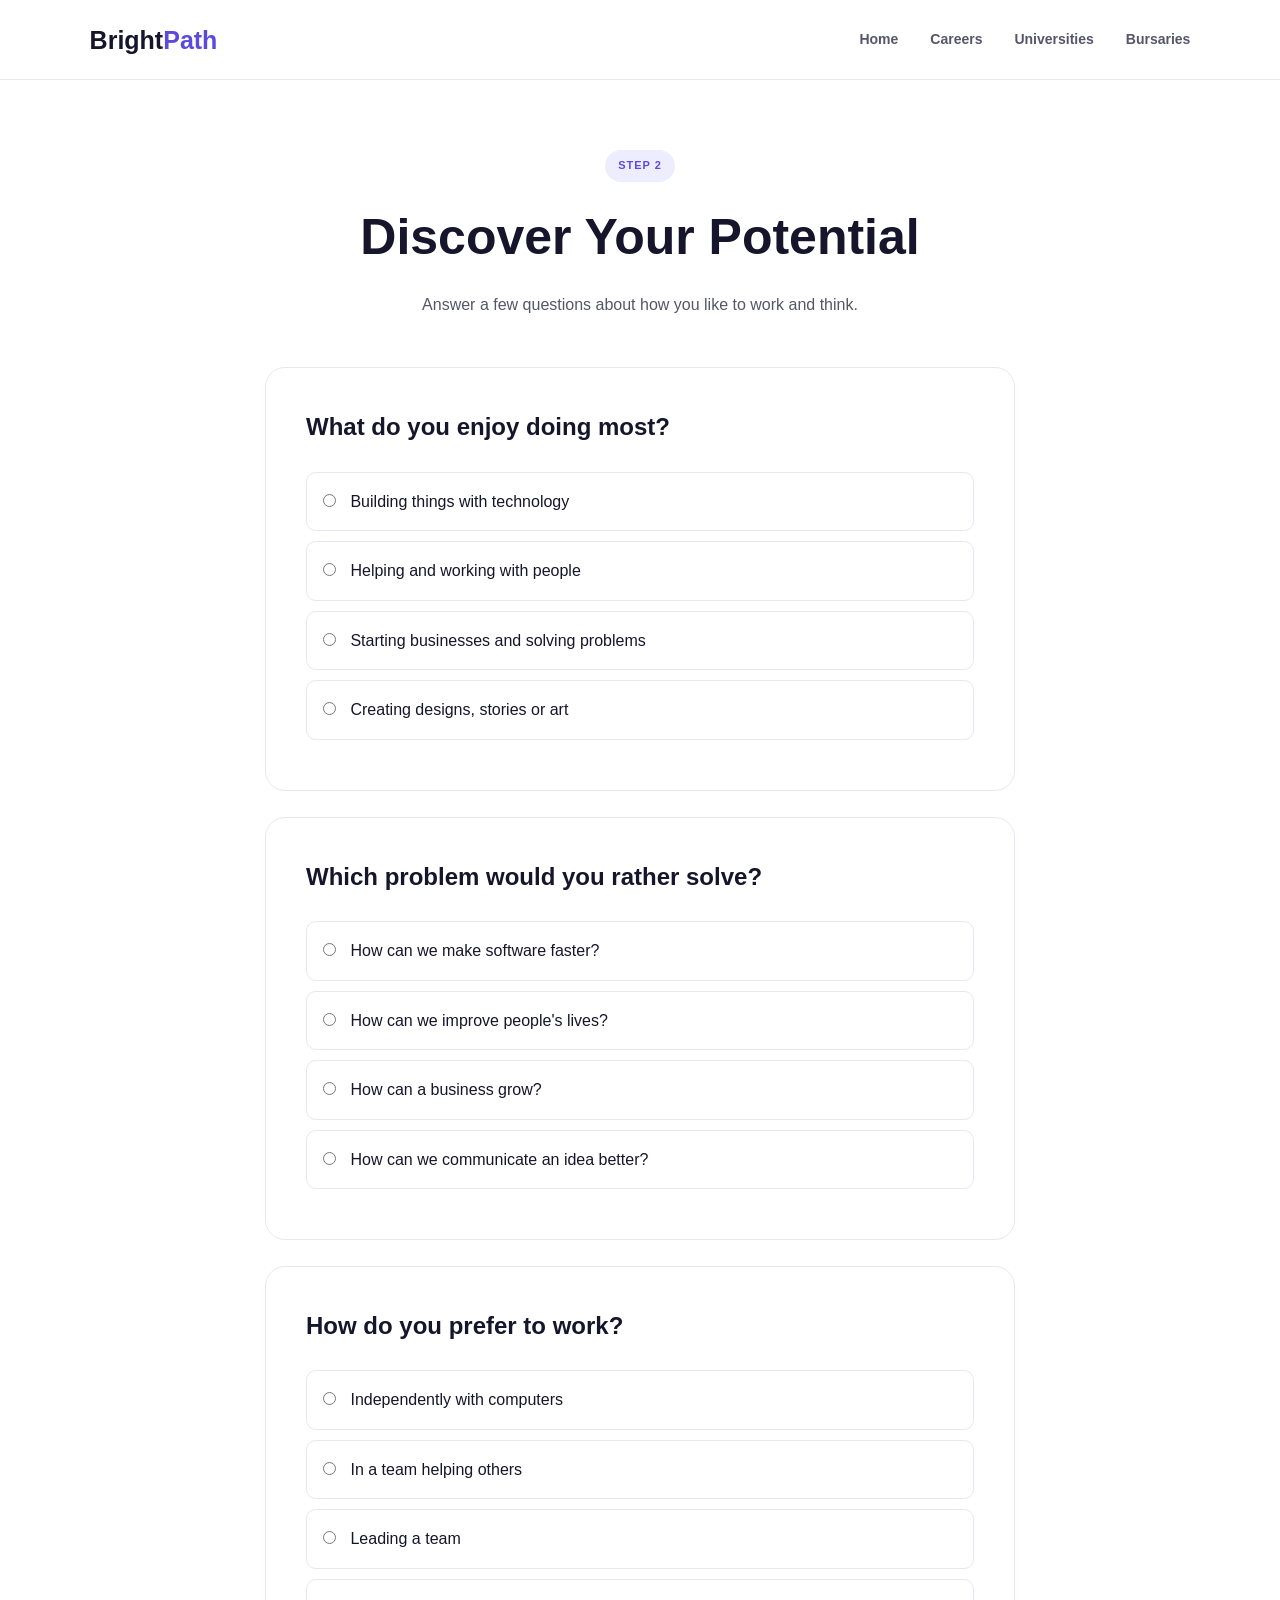
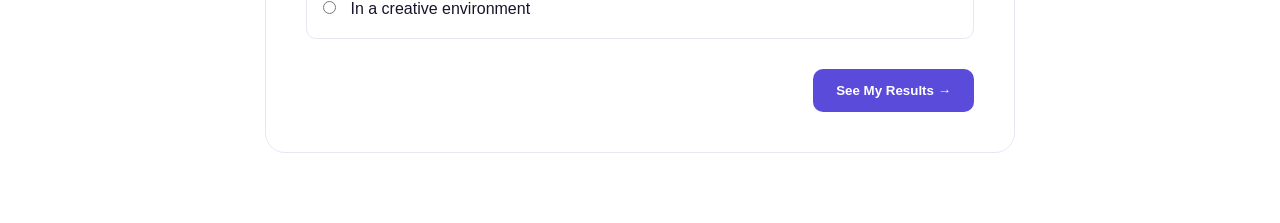
==== potential.html @ 34025f86 "first commit" ====
<!DOCTYPE html>
<html lang="en">

<head>

    <meta charset="UTF-8">
    <meta name="viewport" content="width=device-width, initial-scale=1.0">

    <title>Your Potential | BrightPath</title>

    <link rel="stylesheet" href="css/style.css">

</head>

<body>

<nav>

    <div class="logo">
        Bright<span>Path</span>
    </div>

    <div class="nav-links">

        <a href="index.html">Home</a>
        <a href="careers.html">Careers</a>
        <a href="universities.html">Universities</a>
        <a href="bursaries.html">Bursaries</a>

    </div>

</nav>


<main class="page-container">

    <div class="page-header">

        <div class="badge">
            STEP 2
        </div>

        <h1>Discover Your Potential</h1>

        <p>
            Answer a few questions about how you like to work and think.
        </p>

    </div>


    <form id="assessmentForm">

        <div class="question-card">

            <h2>
                What do you enjoy doing most?
            </h2>

            <label class="option">
                <input
                    type="radio"
                    name="q1"
                    value="technology"
                    required
                >
                Building things with technology
            </label>

            <label class="option">
                <input
                    type="radio"
                    name="q1"
                    value="people"
                >
                Helping and working with people
            </label>

            <label class="option">
                <input
                    type="radio"
                    name="q1"
                    value="business"
                >
                Starting businesses and solving problems
            </label>

            <label class="option">
                <input
                    type="radio"
                    name="q1"
                    value="creative"
                >
                Creating designs, stories or art
            </label>

        </div>


        <br>


        <div class="question-card">

            <h2>
                Which problem would you rather solve?
            </h2>

            <label class="option">
                <input
                    type="radio"
                    name="q2"
                    value="technology"
                    required
                >
                How can we make software faster?
            </label>

            <label class="option">
                <input
                    type="radio"
                    name="q2"
                    value="people"
                >
                How can we improve people's lives?
            </label>

            <label class="option">
                <input
                    type="radio"
                    name="q2"
                    value="business"
                >
                How can a business grow?
            </label>

            <label class="option">
                <input
                    type="radio"
                    name="q2"
                    value="creative"
                >
                How can we communicate an idea better?
            </label>

        </div>


        <br>


        <div class="question-card">

            <h2>
                How do you prefer to work?
            </h2>

            <label class="option">
                <input
                    type="radio"
                    name="q3"
                    value="technology"
                    required
                >
                Independently with computers
            </label>

            <label class="option">
                <input
                    type="radio"
                    name="q3"
                    value="people"
                >
                In a team helping others
            </label>

            <label class="option">
                <input
                    type="radio"
                    name="q3"
                    value="business"
                >
                Leading a team
            </label>

            <label class="option">
                <input
                    type="radio"
                    name="q3"
                    value="creative"
                >
                In a creative environment
            </label>


            <div class="form-actions">

                <button
                    type="submit"
                    class="primary-button"
                    style="border:none; cursor:pointer;"
                >
                    See My Results →
                </button>

            </div>

        </div>

    </form>

</main>


<script src="js/potential.js"></script>

</body>
</html>
---- css/style.css ----
* {
    margin: 0;
    padding: 0;
    box-sizing: border-box;
}

:root {
    --primary: #5b4bdb;
    --primary-dark: #4537b8;
    --secondary: #7c6ff0;
    --dark: #17152b;
    --text: #56556a;
    --light: #f7f6ff;
    --white: #ffffff;
    --border: #e8e6f4;
    --green: #27ae60;
}

html {
    scroll-behavior: smooth;
}

body {
    font-family: Arial, Helvetica, sans-serif;
    background: var(--white);
    color: var(--dark);
    line-height: 1.6;
}

a {
    text-decoration: none;
    color: inherit;
}


/* =========================
   NAVIGATION
========================= */

nav {
    height: 80px;
    padding: 0 7%;
    display: flex;
    align-items: center;
    justify-content: space-between;
    border-bottom: 1px solid var(--border);
    background: rgba(255, 255, 255, 0.95);
    position: sticky;
    top: 0;
    z-index: 100;
}

.logo {
    font-size: 25px;
    font-weight: 800;
    color: var(--dark);
}

.logo span {
    color: var(--primary);
}

.nav-links {
    display: flex;
    gap: 32px;
}

.nav-links a {
    color: var(--text);
    font-size: 14px;
    font-weight: 600;
}

.nav-links a:hover {
    color: var(--primary);
}

.nav-button {
    background: var(--primary);
    color: white;
    padding: 12px 22px;
    border-radius: 10px;
    font-weight: 700;
    font-size: 14px;
}

.nav-button:hover {
    background: var(--primary-dark);
}


/* =========================
   BUTTONS
========================= */

.primary-button,
.secondary-button {
    display: inline-block;
    padding: 14px 23px;
    border-radius: 10px;
    font-weight: 700;
    transition: 0.2s;
}

.primary-button {
    background: var(--primary);
    color: white;
}

.primary-button:hover {
    background: var(--primary-dark);
    transform: translateY(-2px);
}

.secondary-button {
    border: 1px solid var(--border);
    color: var(--dark);
    background: white;
}

.secondary-button:hover {
    border-color: var(--primary);
    color: var(--primary);
}


/* =========================
   BADGE
========================= */

.badge {
    display: inline-block;
    background: #eeecff;
    color: var(--primary);
    padding: 7px 13px;
    border-radius: 30px;
    font-size: 11px;
    font-weight: 800;
    letter-spacing: 1px;
}


/* =========================
   HERO
========================= */

.hero {
    min-height: 650px;
    padding: 80px 8%;
    display: grid;
    grid-template-columns: 1.1fr 0.9fr;
    align-items: center;
    gap: 70px;
    background:
        radial-gradient(circle at 85% 30%, #e8e5ff 0, transparent 35%),
        linear-gradient(180deg, #ffffff, #faf9ff);
}

.hero-content h1 {
    font-size: clamp(48px, 6vw, 78px);
    line-height: 1.02;
    letter-spacing: -3px;
    margin: 25px 0;
    max-width: 750px;
}

.hero-content h1 span,
.section-heading h2 span,
.cta h2 span {
    color: var(--primary);
}

.hero-content > p {
    max-width: 620px;
    font-size: 18px;
    color: var(--text);
    margin-bottom: 30px;
}

.hero-buttons {
    display: flex;
    gap: 14px;
    flex-wrap: wrap;
}

.hero-stats {
    display: flex;
    gap: 45px;
    margin-top: 55px;
}

.hero-stats div {
    display: flex;
    flex-direction: column;
}

.hero-stats strong {
    font-size: 18px;
}

.hero-stats span {
    font-size: 13px;
    color: var(--text);
}


/* =========================
   HERO CARD
========================= */

.hero-card {
    position: relative;
    min-height: 470px;
    display: flex;
    justify-content: center;
    align-items: center;
}

.profile-preview {
    width: 360px;
    background: white;
    border: 1px solid var(--border);
    border-radius: 24px;
    padding: 35px;
    box-shadow: 0 25px 70px rgba(52, 43, 125, 0.12);
}

.avatar {
    width: 60px;
    height: 60px;
    border-radius: 50%;
    background: #e7e4ff;
    color: var(--primary);
    display: flex;
    align-items: center;
    justify-content: center;
    font-size: 25px;
    font-weight: 800;
    margin-bottom: 20px;
}

.profile-preview h3 {
    margin-bottom: 5px;
}

.profile-preview p {
    color: var(--text);
    font-size: 13px;
    margin-bottom: 25px;
}

.progress-row {
    display: flex;
    justify-content: space-between;
    font-size: 12px;
    margin-top: 17px;
}

.progress {
    height: 7px;
    background: #eeeeF5;
    border-radius: 10px;
    overflow: hidden;
}

.progress div {
    height: 100%;
    background: var(--primary);
    border-radius: 10px;
}

.match {
    background: #ecfaf2;
    color: var(--green);
    padding: 11px;
    border-radius: 9px;
    margin-top: 25px;
    font-size: 13px;
    font-weight: 700;
}

.floating-card {
    position: absolute;
    display: flex;
    gap: 12px;
    align-items: center;
    background: white;
    border: 1px solid var(--border);
    padding: 15px 18px;
    border-radius: 13px;
    box-shadow: 0 15px 40px rgba(52, 43, 125, 0.1);
    z-index: 2;
}

.floating-card span {
    font-size: 24px;
}

.floating-card small {
    display: block;
    color: var(--text);
    font-size: 11px;
}

.top-card {
    top: 20px;
    right: 0;
}

.bottom-card {
    bottom: 30px;
    left: 0;
}


/* =========================
   SECTIONS
========================= */

.problem,
.how-section {
    padding: 100px 8%;
}

.problem {
    background: var(--light);
}

.section-heading {
    max-width: 700px;
    margin-bottom: 50px;
}

.section-heading.center {
    text-align: center;
    margin-left: auto;
    margin-right: auto;
}

.section-heading h2 {
    font-size: clamp(35px, 4vw, 52px);
    line-height: 1.1;
    margin: 18px 0;
    letter-spacing: -1px;
}

.section-heading p {
    color: var(--text);
    font-size: 17px;
}

.problem-grid {
    display: grid;
    grid-template-columns: repeat(3, 1fr);
    gap: 25px;
}

.problem-card {
    background: white;
    border: 1px solid var(--border);
    padding: 32px;
    border-radius: 18px;
}

.problem-card .icon {
    font-size: 35px;
    margin-bottom: 20px;
}

.problem-card h3 {
    margin-bottom: 10px;
}

.problem-card p {
    color: var(--text);
    font-size: 14px;
}


/* =========================
   STEPS
========================= */

.steps {
    display: grid;
    grid-template-columns: repeat(3, 1fr);
    gap: 50px;
}

.step-number {
    width: 48px;
    height: 48px;
    display: flex;
    align-items: center;
    justify-content: center;
    border-radius: 50%;
    background: var(--primary);
    color: white;
    font-weight: 800;
    margin-bottom: 22px;
}

.step h3 {
    margin-bottom: 10px;
}

.step p {
    color: var(--text);
}


/* =========================
   CTA
========================= */

.cta {
    margin: 50px 8% 100px;
    padding: 75px;
    border-radius: 25px;
    background: #efedff;
    text-align: center;
}

.cta h2 {
    font-size: 48px;
    line-height: 1.1;
    margin: 15px 0;
}

.cta p {
    color: var(--text);
    margin-bottom: 25px;
}


/* =========================
   FOOTER
========================= */

footer {
    padding: 60px 8%;
    border-top: 1px solid var(--border);
    display: grid;
    gap: 15px;
}

footer p {
    color: var(--text);
    max-width: 500px;
}

.footer-links {
    display: flex;
    gap: 25px;
    margin: 10px 0;
}

.footer-links a {
    font-size: 13px;
    color: var(--text);
}

footer small {
    color: #999;
}


/* =========================
   FORMS
========================= */

.page-container {
    max-width: 1100px;
    margin: auto;
    padding: 70px 25px;
}

.page-header {
    text-align: center;
    margin-bottom: 50px;
}

.page-header h1 {
    font-size: 50px;
    margin: 15px 0;
}

.page-header p {
    color: var(--text);
}

.form-card {
    background: white;
    border: 1px solid var(--border);
    border-radius: 20px;
    padding: 35px;
    box-shadow: 0 15px 40px rgba(0, 0, 0, 0.04);
}

.form-grid {
    display: grid;
    grid-template-columns: repeat(2, 1fr);
    gap: 22px;
}

.form-group {
    display: flex;
    flex-direction: column;
    gap: 7px;
}

.form-group.full {
    grid-column: 1 / -1;
}

.form-group label {
    font-size: 13px;
    font-weight: 700;
}

.form-group input,
.form-group select,
.form-group textarea {
    border: 1px solid var(--border);
    border-radius: 9px;
    padding: 13px;
    font-family: inherit;
    outline: none;
}

.form-group input:focus,
.form-group select:focus {
    border-color: var(--primary);
}

.form-actions {
    margin-top: 30px;
    display: flex;
    justify-content: flex-end;
}


/* =========================
   CARDS
========================= */

.card-grid {
    display: grid;
    grid-template-columns: repeat(3, 1fr);
    gap: 20px;
}

.info-card {
    border: 1px solid var(--border);
    padding: 25px;
    border-radius: 16px;
    background: white;
}

.info-card h3 {
    margin: 12px 0 7px;
}

.info-card p {
    color: var(--text);
    font-size: 14px;
}

.tag {
    display: inline-block;
    padding: 5px 9px;
    border-radius: 20px;
    background: #eeecff;
    color: var(--primary);
    font-size: 11px;
    font-weight: 700;
}

.card-button {
    display: inline-block;
    margin-top: 18px;
    color: var(--primary);
    font-weight: 700;
    font-size: 13px;
}


/* =========================
   ASSESSMENT
========================= */

.question-card {
    max-width: 750px;
    margin: auto;
    border: 1px solid var(--border);
    padding: 40px;
    border-radius: 20px;
}

.question-card h2 {
    margin-bottom: 25px;
}

.option {
    display: block;
    padding: 16px;
    border: 1px solid var(--border);
    border-radius: 10px;
    margin: 10px 0;
    cursor: pointer;
}

.option:hover {
    border-color: var(--primary);
    background: #faf9ff;
}

.option input {
    margin-right: 10px;
}


/* =========================
   RESULTS
========================= */

.result-header {
    background: var(--light);
    padding: 50px;
    border-radius: 20px;
    margin-bottom: 30px;
}

.result-header h1 {
    font-size: 40px;
}

.score {
    font-size: 50px;
    font-weight: 800;
    color: var(--primary);
}


/* =========================
   RESPONSIVE
========================= */

@media (max-width: 900px) {

    .hero {
        grid-template-columns: 1fr;
        padding-top: 60px;
    }

    .hero-card {
        margin-top: 30px;
    }

    .problem-grid,
    .steps,
    .card-grid {
        grid-template-columns: 1fr;
    }

    .nav-links {
        display: none;
    }

    .hero-content h1 {
        font-size: 52px;
    }
}

@media (max-width: 600px) {

    nav {
        padding: 0 20px;
    }

    .nav-button {
        padding: 9px 14px;
        font-size: 12px;
    }

    .hero,
    .problem,
    .how-section {
        padding: 60px 20px;
    }

    .hero-content h1 {
        font-size: 43px;
        letter-spacing: -2px;
    }

    .hero-content > p {
        font-size: 16px;
    }

    .hero-stats {
        gap: 20px;
        flex-wrap: wrap;
    }

    .profile-preview {
        width: 100%;
    }

    .top-card {
        right: -5px;
    }

    .bottom-card {
        left: -5px;
    }

    .cta {
        margin: 30px 20px 60px;
        padding: 45px 25px;
    }

    .cta h2 {
        font-size: 35px;
    }

    .form-grid {
        grid-template-columns: 1fr;
    }

    .form-group.full {
        grid-column: auto;
    }
}
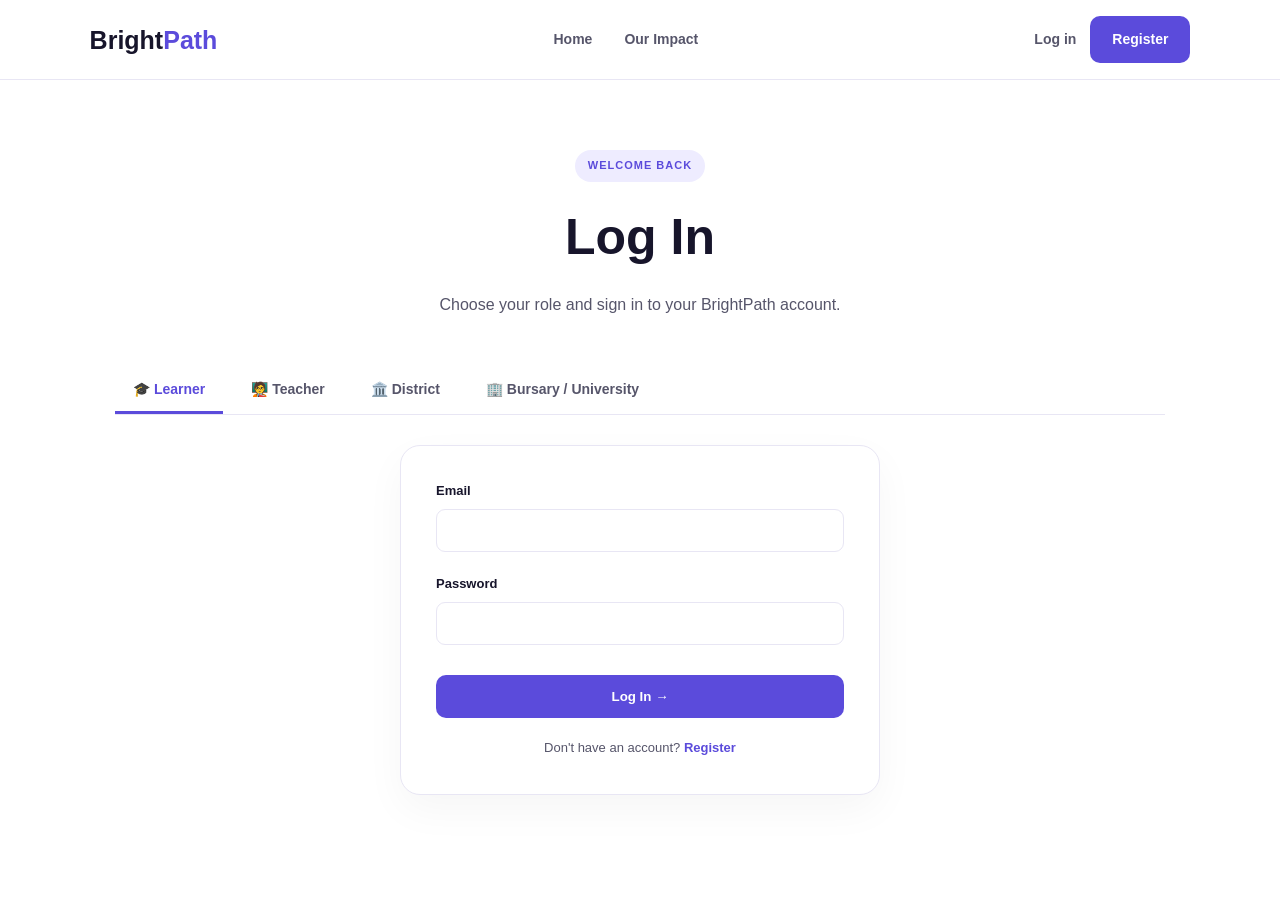
==== commit bc720738: "Build student achievements and admin dashboard" ====
--- a/potential.html
+++ b/potential.html
@@ -23,11 +23,12 @@
     <div class="nav-links">
 
         <a href="index.html">Home</a>
-        <a href="careers.html">Careers</a>
-        <a href="universities.html">Universities</a>
-        <a href="bursaries.html">Bursaries</a>
+        <a href="profile.html">Profile</a>
+        <a href="portfolio.html">Portfolio</a>
 
     </div>
+
+    <div id="navAuth"></div>
 
 </nav>
 
@@ -212,6 +213,7 @@
 </main>
 
 
+<script src="js/auth.js"></script>
 <script src="js/potential.js"></script>
 
 </body>
--- a/css/style.css
+++ b/css/style.css
@@ -731,4 +731,476 @@
     .form-group.full {
         grid-column: auto;
     }
+}
+
+
+/* =========================
+   NAV AUTH
+========================= */
+
+#navAuth {
+    display: flex;
+    align-items: center;
+    gap: 14px;
+}
+
+.nav-user {
+    font-size: 13px;
+    font-weight: 700;
+    color: var(--text);
+}
+
+.nav-ghost {
+    color: var(--text);
+    font-size: 14px;
+    font-weight: 600;
+}
+
+.nav-ghost:hover {
+    color: var(--primary);
+}
+
+
+/* =========================
+   JOURNEY (learner journey timeline)
+========================= */
+
+.journey {
+    padding: 100px 8%;
+}
+
+.journey-track {
+    display: grid;
+    grid-template-columns: repeat(4, 1fr);
+    gap: 25px;
+    margin-bottom: 55px;
+}
+
+.journey-stage {
+    background: white;
+    border: 1px solid var(--border);
+    border-radius: 18px;
+    padding: 30px 25px;
+    position: relative;
+}
+
+.journey-stage .stage-number {
+    width: 40px;
+    height: 40px;
+    border-radius: 50%;
+    background: var(--light);
+    color: var(--primary);
+    display: flex;
+    align-items: center;
+    justify-content: center;
+    font-weight: 800;
+    margin-bottom: 18px;
+}
+
+.journey-stage h3 {
+    margin-bottom: 8px;
+    font-size: 17px;
+}
+
+.journey-stage p {
+    color: var(--text);
+    font-size: 13px;
+}
+
+.journey-arrow {
+    display: none;
+}
+
+.data-note {
+    background: var(--light);
+    border: 1px solid var(--border);
+    border-radius: 18px;
+    padding: 35px;
+}
+
+.data-note h3 {
+    margin-bottom: 12px;
+}
+
+.data-note p {
+    color: var(--text);
+    font-size: 15px;
+    margin-bottom: 12px;
+}
+
+.data-note small {
+    color: #999;
+    font-size: 12px;
+}
+
+
+/* =========================
+   ROLE SIGN-IN GRID
+========================= */
+
+.roles {
+    padding: 100px 8%;
+    background: var(--light);
+}
+
+.role-grid {
+    display: grid;
+    grid-template-columns: repeat(4, 1fr);
+    gap: 22px;
+}
+
+.role-card {
+    background: white;
+    border: 1px solid var(--border);
+    border-radius: 18px;
+    padding: 30px 24px;
+    text-align: center;
+}
+
+.role-card .icon {
+    font-size: 34px;
+    margin-bottom: 16px;
+}
+
+.role-card h3 {
+    margin-bottom: 8px;
+}
+
+.role-card p {
+    color: var(--text);
+    font-size: 13px;
+    margin-bottom: 20px;
+    min-height: 55px;
+}
+
+.role-card-actions {
+    display: flex;
+    flex-direction: column;
+    gap: 10px;
+}
+
+
+/* =========================
+   TABS
+========================= */
+
+.tabs {
+    display: flex;
+    gap: 10px;
+    flex-wrap: wrap;
+    margin-bottom: 30px;
+    border-bottom: 1px solid var(--border);
+}
+
+.tab-button {
+    background: none;
+    border: none;
+    padding: 14px 18px;
+    font-family: inherit;
+    font-size: 14px;
+    font-weight: 700;
+    color: var(--text);
+    cursor: pointer;
+    border-bottom: 3px solid transparent;
+}
+
+.tab-button.active {
+    color: var(--primary);
+    border-color: var(--primary);
+}
+
+.tab-panel {
+    display: none;
+}
+
+.tab-panel.active {
+    display: block;
+}
+
+
+/* =========================
+   CONSENT
+========================= */
+
+.consent-box {
+    max-height: 380px;
+    overflow-y: auto;
+    border: 1px solid var(--border);
+    border-radius: 14px;
+    padding: 26px;
+    background: var(--light);
+}
+
+.consent-box h4 {
+    margin: 18px 0 6px;
+}
+
+.consent-box h4:first-child {
+    margin-top: 0;
+}
+
+.consent-box p,
+.consent-box li {
+    color: var(--text);
+    font-size: 14px;
+}
+
+.consent-box ul {
+    margin: 6px 0 6px 20px;
+}
+
+.consent-agree {
+    display: flex;
+    align-items: flex-start;
+    gap: 10px;
+    margin: 22px 0;
+    font-size: 14px;
+}
+
+.consent-agree input {
+    margin-top: 4px;
+}
+
+
+/* =========================
+   STATUS BADGES
+========================= */
+
+.status-badge {
+    display: inline-block;
+    padding: 5px 11px;
+    border-radius: 20px;
+    font-size: 11px;
+    font-weight: 800;
+    letter-spacing: 0.3px;
+}
+
+.status-verified,
+.status-matched,
+.status-approved {
+    background: #ecfaf2;
+    color: var(--green);
+}
+
+.status-pending {
+    background: #fff6e0;
+    color: #a97a00;
+}
+
+.status-rejected,
+.status-unmatched {
+    background: #fdeceb;
+    color: #d64545;
+}
+
+
+/* =========================
+   DATA TABLE
+========================= */
+
+.data-table-wrap {
+    overflow-x: auto;
+    border: 1px solid var(--border);
+    border-radius: 16px;
+}
+
+.data-table {
+    width: 100%;
+    border-collapse: collapse;
+    background: white;
+    min-width: 720px;
+}
+
+.data-table th,
+.data-table td {
+    text-align: left;
+    padding: 16px 18px;
+    font-size: 13px;
+    border-bottom: 1px solid var(--border);
+}
+
+.data-table th {
+    background: var(--light);
+    font-size: 11px;
+    letter-spacing: 0.5px;
+    text-transform: uppercase;
+    color: var(--text);
+}
+
+.data-table tr:last-child td {
+    border-bottom: none;
+}
+
+.table-actions {
+    display: flex;
+    gap: 8px;
+    flex-wrap: wrap;
+}
+
+.small-button {
+    border: 1px solid var(--border);
+    background: white;
+    border-radius: 8px;
+    padding: 8px 12px;
+    font-size: 12px;
+    font-weight: 700;
+    cursor: pointer;
+    font-family: inherit;
+}
+
+.small-button:hover {
+    border-color: var(--primary);
+    color: var(--primary);
+}
+
+.small-button.danger:hover {
+    border-color: #d64545;
+    color: #d64545;
+}
+
+.small-button.success:hover {
+    border-color: var(--green);
+    color: var(--green);
+}
+
+.small-button:disabled {
+    opacity: 0.45;
+    cursor: not-allowed;
+}
+
+
+/* =========================
+   STAT TILES (impact page)
+========================= */
+
+.stat-tiles {
+    display: grid;
+    grid-template-columns: repeat(4, 1fr);
+    gap: 20px;
+}
+
+.stat-tile {
+    background: white;
+    border: 1px solid var(--border);
+    border-radius: 18px;
+    padding: 28px;
+}
+
+.stat-tile .stat-value {
+    font-size: 38px;
+    font-weight: 800;
+    color: var(--primary);
+}
+
+.stat-tile .stat-label {
+    color: var(--text);
+    font-size: 13px;
+    margin-top: 6px;
+}
+
+.goal-row {
+    display: grid;
+    grid-template-columns: 1fr 2fr;
+    gap: 25px;
+    padding: 26px 0;
+    border-bottom: 1px solid var(--border);
+}
+
+.goal-row:last-child {
+    border-bottom: none;
+}
+
+.goal-row h4 {
+    font-size: 15px;
+}
+
+.goal-row p {
+    color: var(--text);
+    font-size: 14px;
+}
+
+
+/* =========================
+   PORTFOLIO / VERIFICATION EXTRAS
+========================= */
+
+.portfolio-actions {
+    display: flex;
+    gap: 12px;
+    flex-wrap: wrap;
+    margin-top: 22px;
+}
+
+.notice {
+    border: 1px solid var(--border);
+    background: var(--light);
+    border-radius: 14px;
+    padding: 18px 22px;
+    font-size: 13px;
+    color: var(--text);
+    margin-bottom: 25px;
+}
+
+.notice strong {
+    color: var(--dark);
+}
+
+
+/* =========================
+   PRINTABLE REFERRAL LETTER
+========================= */
+
+.referral-letter {
+    display: none;
+}
+
+@media print {
+
+    nav,
+    footer,
+    .page-header,
+    .portfolio-actions,
+    .notice,
+    .no-print {
+        display: none !important;
+    }
+
+    .referral-letter {
+        display: block;
+    }
+}
+
+
+/* =========================
+   ROLE PAGES RESPONSIVE
+========================= */
+
+@media (max-width: 900px) {
+
+    .journey-track,
+    .role-grid,
+    .stat-tiles {
+        grid-template-columns: repeat(2, 1fr);
+    }
+
+    .goal-row {
+        grid-template-columns: 1fr;
+    }
+}
+
+@media (max-width: 600px) {
+
+    .journey-track,
+    .role-grid,
+    .stat-tiles {
+        grid-template-columns: 1fr;
+    }
+
+    #navAuth {
+        gap: 8px;
+    }
+
+    .nav-user {
+        display: none;
+    }
 }
